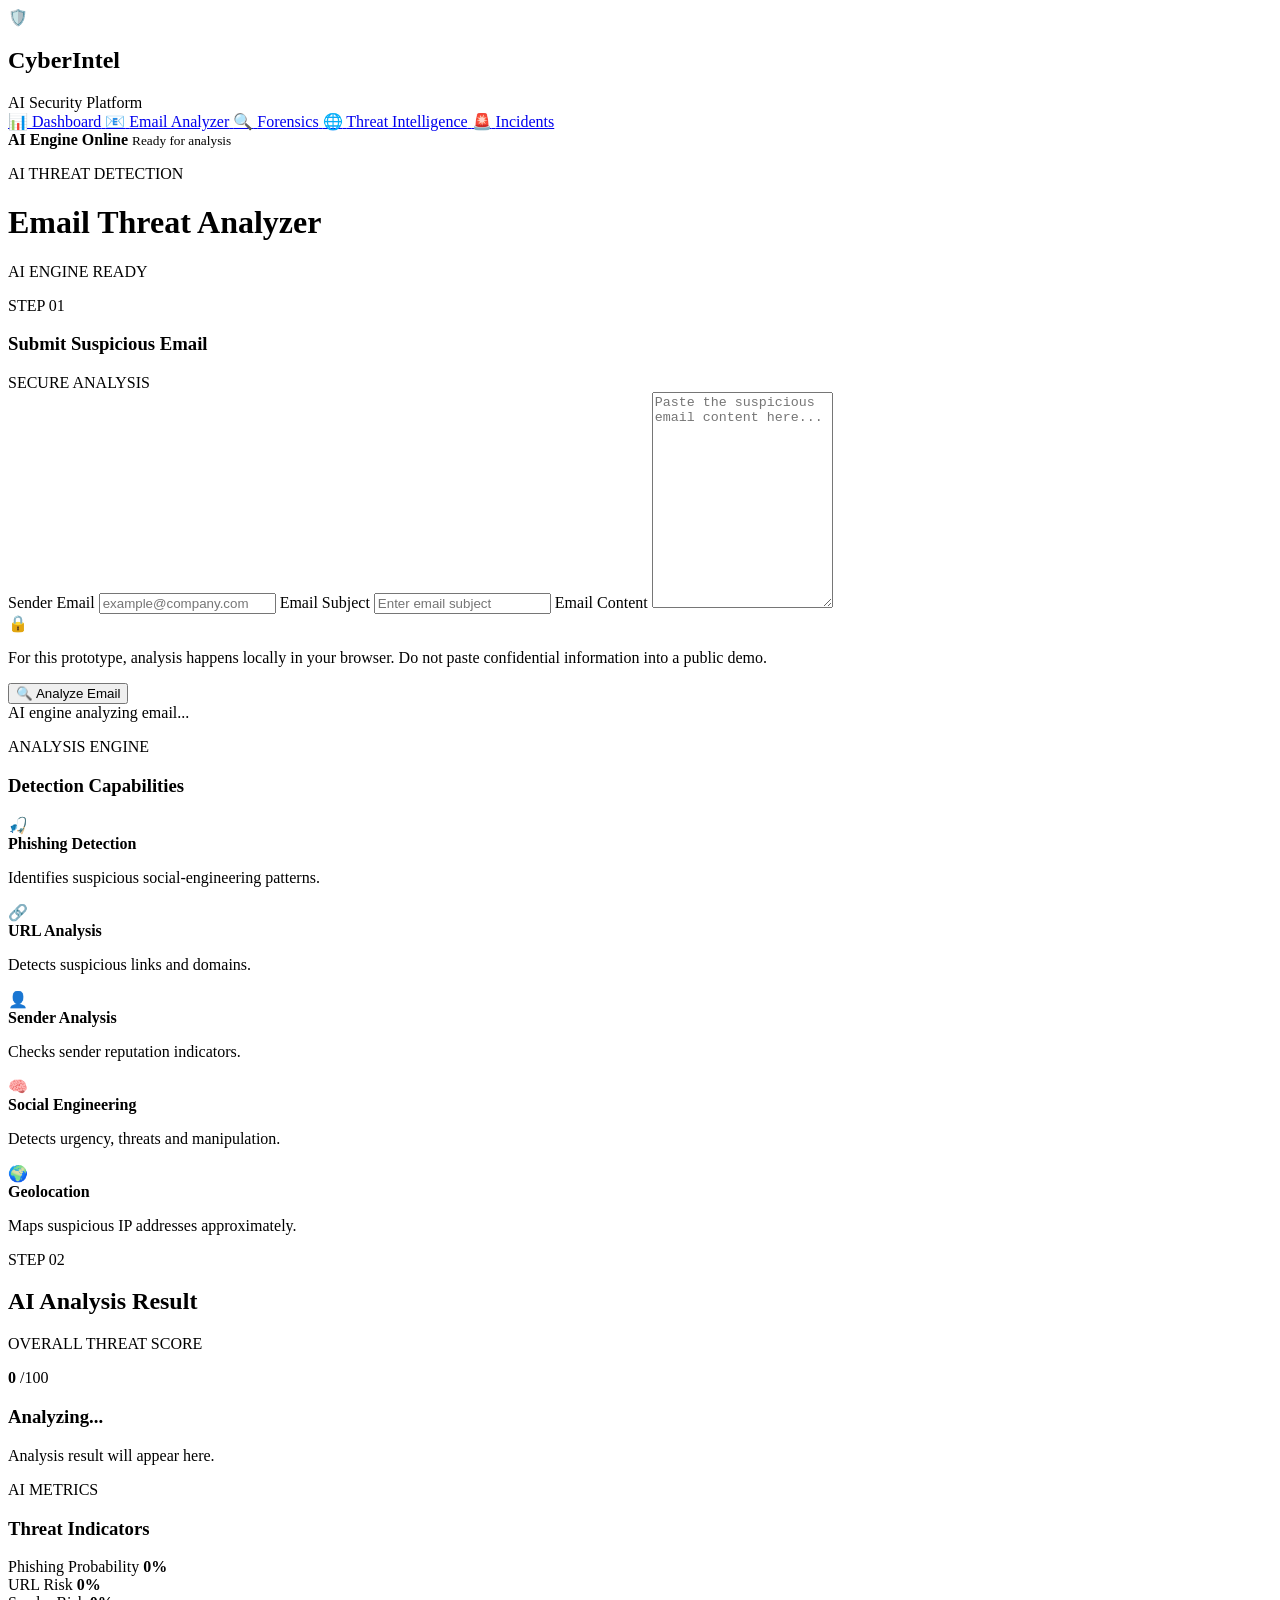
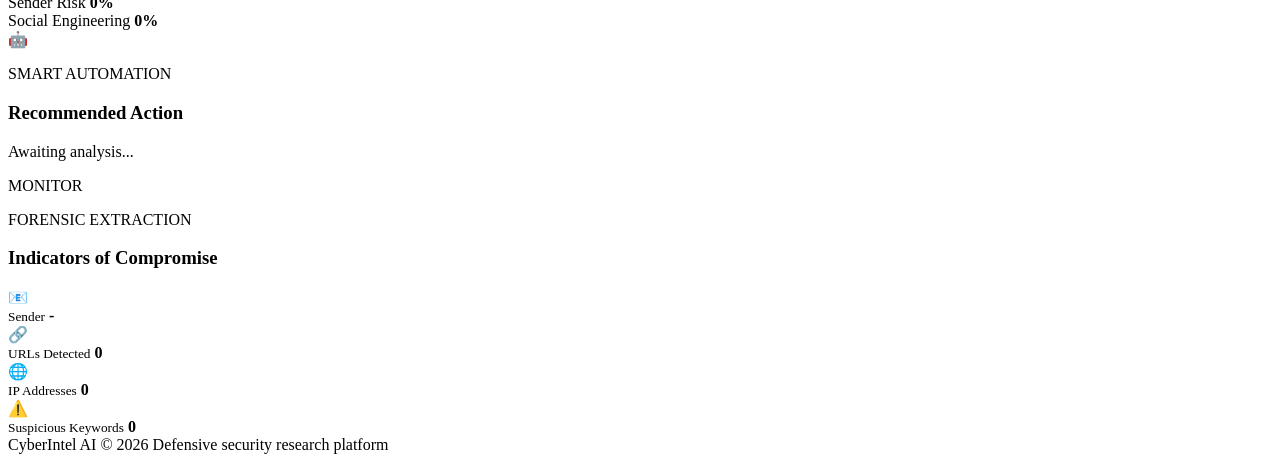
==== analyzer.html @ 17eba26a "Add Email Analyzer HTML structure This file contains the HTML structure for the Email Analyzer appli" ====
<!DOCTYPE html>
<html lang="en">

<head>

    <meta charset="UTF-8">

    <meta name="viewport" content="width=device-width, initial-scale=1.0">

    <title>Email Analyzer | CyberIntel AI</title>

    <link rel="stylesheet" href="css/style.css">

</head>

<body>

<div class="app-container">

    <!-- SIDEBAR -->

    <aside class="sidebar">

        <div class="brand">

            <div class="brand-icon">🛡️</div>

            <div>
                <h2>CyberIntel</h2>
                <span>AI Security Platform</span>
            </div>

        </div>


        <nav class="sidebar-nav">

            <a href="index.html" class="nav-item">
                <span>📊</span>
                <span>Dashboard</span>
            </a>

            <a href="analyzer.html" class="nav-item active">
                <span>📧</span>
                <span>Email Analyzer</span>
            </a>

            <a href="forensics.html" class="nav-item">
                <span>🔍</span>
                <span>Forensics</span>
            </a>

            <a href="#" class="nav-item">
                <span>🌐</span>
                <span>Threat Intelligence</span>
            </a>

            <a href="#" class="nav-item">
                <span>🚨</span>
                <span>Incidents</span>
            </a>

        </nav>


        <div class="sidebar-bottom">

            <div class="system-status">

                <span class="status-dot"></span>

                <div>
                    <strong>AI Engine Online</strong>
                    <small>Ready for analysis</small>
                </div>

            </div>

        </div>

    </aside>


    <!-- MAIN -->

    <main class="main-content">

        <header class="topbar">

            <div>

                <p class="eyebrow">AI THREAT DETECTION</p>

                <h1>Email Threat Analyzer</h1>

            </div>

            <div class="live-indicator">
                <span></span>
                AI ENGINE READY
            </div>

        </header>


        <!-- ANALYZER INPUT -->

        <section class="analyzer-layout">

            <div class="panel analyzer-input">

                <div class="panel-header">

                    <div>

                        <p class="eyebrow">STEP 01</p>

                        <h3>Submit Suspicious Email</h3>

                    </div>

                    <span class="badge badge-info">
                        SECURE ANALYSIS
                    </span>

                </div>


                <label for="senderEmail">
                    Sender Email
                </label>

                <input
                    type="email"
                    id="senderEmail"
                    placeholder="example@company.com"
                >


                <label for="emailSubject">
                    Email Subject
                </label>

                <input
                    type="text"
                    id="emailSubject"
                    placeholder="Enter email subject"
                >


                <label for="emailContent">
                    Email Content
                </label>

                <textarea
                    id="emailContent"
                    rows="14"
                    placeholder="Paste the suspicious email content here..."
                ></textarea>


                <div class="input-help">

                    <span>🔒</span>

                    <p>
                        For this prototype, analysis happens locally
                        in your browser. Do not paste confidential
                        information into a public demo.
                    </p>

                </div>


                <button
                    class="primary-button analyze-button"
                    id="analyzeButton"
                    onclick="analyzeEmail()"
                >
                    🔍 Analyze Email
                </button>


                <div
                    id="loadingState"
                    class="loading-state hidden"
                >

                    <div class="spinner"></div>

                    <span>
                        AI engine analyzing email...
                    </span>

                </div>

            </div>


            <!-- QUICK INFO -->

            <div class="panel">

                <div class="panel-header">

                    <div>

                        <p class="eyebrow">ANALYSIS ENGINE</p>

                        <h3>Detection Capabilities</h3>

                    </div>

                </div>


                <div class="capability-list">

                    <div class="capability">
                        <span>🎣</span>
                        <div>
                            <strong>Phishing Detection</strong>
                            <p>Identifies suspicious social-engineering patterns.</p>
                        </div>
                    </div>


                    <div class="capability">
                        <span>🔗</span>
                        <div>
                            <strong>URL Analysis</strong>
                            <p>Detects suspicious links and domains.</p>
                        </div>
                    </div>


                    <div class="capability">
                        <span>👤</span>
                        <div>
                            <strong>Sender Analysis</strong>
                            <p>Checks sender reputation indicators.</p>
                        </div>
                    </div>


                    <div class="capability">
                        <span>🧠</span>
                        <div>
                            <strong>Social Engineering</strong>
                            <p>Detects urgency, threats and manipulation.</p>
                        </div>
                    </div>


                    <div class="capability">
                        <span>🌍</span>
                        <div>
                            <strong>Geolocation</strong>
                            <p>Maps suspicious IP addresses approximately.</p>
                        </div>
                    </div>

                </div>

            </div>

        </section>


        <!-- RESULTS -->

        <section
            id="analysisResult"
            class="hidden"
        >

            <div class="section-title">

                <div>

                    <p class="eyebrow">
                        STEP 02
                    </p>

                    <h2>
                        AI Analysis Result
                    </h2>

                </div>

            </div>


            <!-- SCORE -->

            <div class="result-grid">

                <div class="panel score-result-panel">

                    <p class="eyebrow">
                        OVERALL THREAT SCORE
                    </p>

                    <div class="big-score">

                        <div
                            id="resultScoreCircle"
                            class="score-circle result-circle"
                        >

                            <div>

                                <strong id="resultScore">
                                    0
                                </strong>

                                <span>/100</span>

                            </div>

                        </div>

                    </div>

                    <h3
                        id="riskLevel"
                        class="risk-level"
                    >
                        Analyzing...
                    </h3>

                    <p id="riskDescription">
                        Analysis result will appear here.
                    </p>

                </div>


                <!-- METRICS -->

                <div class="panel">

                    <div class="panel-header">

                        <div>

                            <p class="eyebrow">
                                AI METRICS
                            </p>

                            <h3>
                                Threat Indicators
                            </h3>

                        </div>

                    </div>


                    <div class="metric-list">

                        <div class="metric">

                            <div class="metric-top">

                                <span>
                                    Phishing Probability
                                </span>

                                <strong id="phishingScore">
                                    0%
                                </strong>

                            </div>

                            <div class="progress-line">
                                <div
                                    id="phishingProgress"
                                    style="width:0%"
                                ></div>
                            </div>

                        </div>


                        <div class="metric">

                            <div class="metric-top">

                                <span>
                                    URL Risk
                                </span>

                                <strong id="urlScore">
                                    0%
                                </strong>

                            </div>

                            <div class="progress-line">
                                <div
                                    id="urlProgress"
                                    style="width:0%"
                                ></div>
                            </div>

                        </div>


                        <div class="metric">

                            <div class="metric-top">

                                <span>
                                    Sender Risk
                                </span>

                                <strong id="senderScore">
                                    0%
                                </strong>

                            </div>

                            <div class="progress-line">
                                <div
                                    id="senderProgress"
                                    style="width:0%"
                                ></div>
                            </div>

                        </div>


                        <div class="metric">

                            <div class="metric-top">

                                <span>
                                    Social Engineering
                                </span>

                                <strong id="socialScore">
                                    0%
                                </strong>

                            </div>

                            <div class="progress-line">
                                <div
                                    id="socialProgress"
                                    style="width:0%"
                                ></div>
                            </div>

                        </div>

                    </div>

                </div>

            </div>


            <!-- ACTION -->

            <div class="panel recommendation-panel">

                <div class="recommendation-icon">
                    🤖
                </div>

                <div>

                    <p class="eyebrow">
                        SMART AUTOMATION
                    </p>

                    <h3>
                        Recommended Action
                    </h3>

                    <p id="recommendation">
                        Awaiting analysis...
                    </p>

                </div>

                <div
                    id="actionBadge"
                    class="badge badge-warning"
                >
                    MONITOR
                </div>

            </div>


            <!-- IOCs -->

            <div class="panel">

                <div class="panel-header">

                    <div>

                        <p class="eyebrow">
                            FORENSIC EXTRACTION
                        </p>

                        <h3>
                            Indicators of Compromise
                        </h3>

                    </div>

                </div>


                <div class="ioc-grid">

                    <div class="ioc-card">

                        <span>📧</span>

                        <div>

                            <small>Sender</small>

                            <strong id="iocSender">
                                -
                            </strong>

                        </div>

                    </div>


                    <div class="ioc-card">

                        <span>🔗</span>

                        <div>

                            <small>URLs Detected</small>

                            <strong id="iocUrls">
                                0
                            </strong>

                        </div>

                    </div>


                    <div class="ioc-card">

                        <span>🌐</span>

                        <div>

                            <small>IP Addresses</small>

                            <strong id="iocIps">
                                0
                            </strong>

                        </div>

                    </div>


                    <div class="ioc-card">

                        <span>⚠️</span>

                        <div>

                            <small>Suspicious Keywords</small>

                            <strong id="iocKeywords">
                                0
                            </strong>

                        </div>

                    </div>

                </div>

            </div>

        </section>


        <footer class="footer">

            <span>CyberIntel AI © 2026</span>

            <span>
                Defensive security research platform
            </span>

        </footer>

    </main>

</div>


<script src="js/analyzer.js"></script>

</body>

</html>
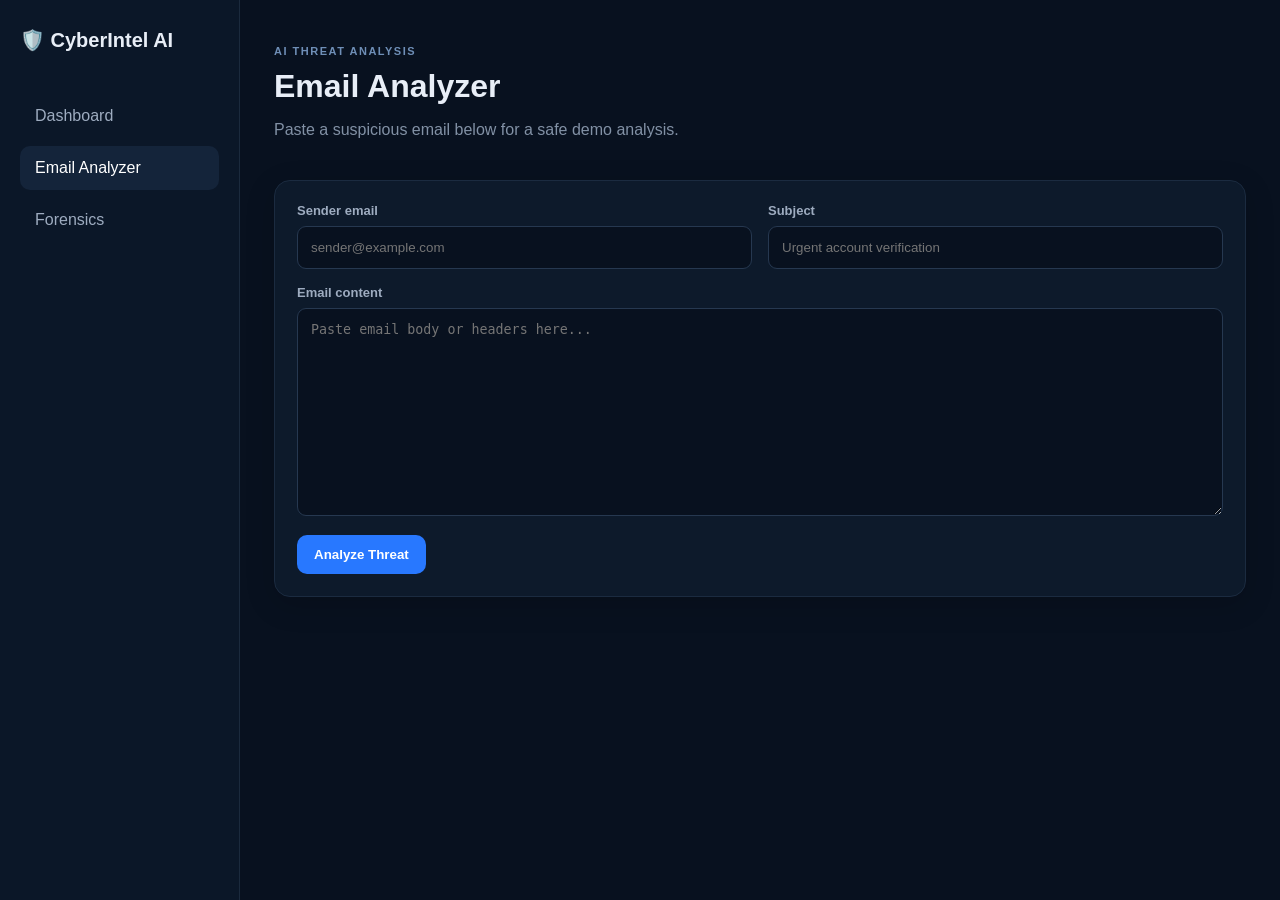
==== commit b375f592: "Add CyberIntel AI frontend dashboard and analyzer" ====
--- a/analyzer.html
+++ b/analyzer.html
@@ -1,614 +1 @@
-<!DOCTYPE html>
-<html lang="en">
-
-<head>
-
-    <meta charset="UTF-8">
-
-    <meta name="viewport" content="width=device-width, initial-scale=1.0">
-
-    <title>Email Analyzer | CyberIntel AI</title>
-
-    <link rel="stylesheet" href="css/style.css">
-
-</head>
-
-<body>
-
-<div class="app-container">
-
-    <!-- SIDEBAR -->
-
-    <aside class="sidebar">
-
-        <div class="brand">
-
-            <div class="brand-icon">🛡️</div>
-
-            <div>
-                <h2>CyberIntel</h2>
-                <span>AI Security Platform</span>
-            </div>
-
-        </div>
-
-
-        <nav class="sidebar-nav">
-
-            <a href="index.html" class="nav-item">
-                <span>📊</span>
-                <span>Dashboard</span>
-            </a>
-
-            <a href="analyzer.html" class="nav-item active">
-                <span>📧</span>
-                <span>Email Analyzer</span>
-            </a>
-
-            <a href="forensics.html" class="nav-item">
-                <span>🔍</span>
-                <span>Forensics</span>
-            </a>
-
-            <a href="#" class="nav-item">
-                <span>🌐</span>
-                <span>Threat Intelligence</span>
-            </a>
-
-            <a href="#" class="nav-item">
-                <span>🚨</span>
-                <span>Incidents</span>
-            </a>
-
-        </nav>
-
-
-        <div class="sidebar-bottom">
-
-            <div class="system-status">
-
-                <span class="status-dot"></span>
-
-                <div>
-                    <strong>AI Engine Online</strong>
-                    <small>Ready for analysis</small>
-                </div>
-
-            </div>
-
-        </div>
-
-    </aside>
-
-
-    <!-- MAIN -->
-
-    <main class="main-content">
-
-        <header class="topbar">
-
-            <div>
-
-                <p class="eyebrow">AI THREAT DETECTION</p>
-
-                <h1>Email Threat Analyzer</h1>
-
-            </div>
-
-            <div class="live-indicator">
-                <span></span>
-                AI ENGINE READY
-            </div>
-
-        </header>
-
-
-        <!-- ANALYZER INPUT -->
-
-        <section class="analyzer-layout">
-
-            <div class="panel analyzer-input">
-
-                <div class="panel-header">
-
-                    <div>
-
-                        <p class="eyebrow">STEP 01</p>
-
-                        <h3>Submit Suspicious Email</h3>
-
-                    </div>
-
-                    <span class="badge badge-info">
-                        SECURE ANALYSIS
-                    </span>
-
-                </div>
-
-
-                <label for="senderEmail">
-                    Sender Email
-                </label>
-
-                <input
-                    type="email"
-                    id="senderEmail"
-                    placeholder="example@company.com"
-                >
-
-
-                <label for="emailSubject">
-                    Email Subject
-                </label>
-
-                <input
-                    type="text"
-                    id="emailSubject"
-                    placeholder="Enter email subject"
-                >
-
-
-                <label for="emailContent">
-                    Email Content
-                </label>
-
-                <textarea
-                    id="emailContent"
-                    rows="14"
-                    placeholder="Paste the suspicious email content here..."
-                ></textarea>
-
-
-                <div class="input-help">
-
-                    <span>🔒</span>
-
-                    <p>
-                        For this prototype, analysis happens locally
-                        in your browser. Do not paste confidential
-                        information into a public demo.
-                    </p>
-
-                </div>
-
-
-                <button
-                    class="primary-button analyze-button"
-                    id="analyzeButton"
-                    onclick="analyzeEmail()"
-                >
-                    🔍 Analyze Email
-                </button>
-
-
-                <div
-                    id="loadingState"
-                    class="loading-state hidden"
-                >
-
-                    <div class="spinner"></div>
-
-                    <span>
-                        AI engine analyzing email...
-                    </span>
-
-                </div>
-
-            </div>
-
-
-            <!-- QUICK INFO -->
-
-            <div class="panel">
-
-                <div class="panel-header">
-
-                    <div>
-
-                        <p class="eyebrow">ANALYSIS ENGINE</p>
-
-                        <h3>Detection Capabilities</h3>
-
-                    </div>
-
-                </div>
-
-
-                <div class="capability-list">
-
-                    <div class="capability">
-                        <span>🎣</span>
-                        <div>
-                            <strong>Phishing Detection</strong>
-                            <p>Identifies suspicious social-engineering patterns.</p>
-                        </div>
-                    </div>
-
-
-                    <div class="capability">
-                        <span>🔗</span>
-                        <div>
-                            <strong>URL Analysis</strong>
-                            <p>Detects suspicious links and domains.</p>
-                        </div>
-                    </div>
-
-
-                    <div class="capability">
-                        <span>👤</span>
-                        <div>
-                            <strong>Sender Analysis</strong>
-                            <p>Checks sender reputation indicators.</p>
-                        </div>
-                    </div>
-
-
-                    <div class="capability">
-                        <span>🧠</span>
-                        <div>
-                            <strong>Social Engineering</strong>
-                            <p>Detects urgency, threats and manipulation.</p>
-                        </div>
-                    </div>
-
-
-                    <div class="capability">
-                        <span>🌍</span>
-                        <div>
-                            <strong>Geolocation</strong>
-                            <p>Maps suspicious IP addresses approximately.</p>
-                        </div>
-                    </div>
-
-                </div>
-
-            </div>
-
-        </section>
-
-
-        <!-- RESULTS -->
-
-        <section
-            id="analysisResult"
-            class="hidden"
-        >
-
-            <div class="section-title">
-
-                <div>
-
-                    <p class="eyebrow">
-                        STEP 02
-                    </p>
-
-                    <h2>
-                        AI Analysis Result
-                    </h2>
-
-                </div>
-
-            </div>
-
-
-            <!-- SCORE -->
-
-            <div class="result-grid">
-
-                <div class="panel score-result-panel">
-
-                    <p class="eyebrow">
-                        OVERALL THREAT SCORE
-                    </p>
-
-                    <div class="big-score">
-
-                        <div
-                            id="resultScoreCircle"
-                            class="score-circle result-circle"
-                        >
-
-                            <div>
-
-                                <strong id="resultScore">
-                                    0
-                                </strong>
-
-                                <span>/100</span>
-
-                            </div>
-
-                        </div>
-
-                    </div>
-
-                    <h3
-                        id="riskLevel"
-                        class="risk-level"
-                    >
-                        Analyzing...
-                    </h3>
-
-                    <p id="riskDescription">
-                        Analysis result will appear here.
-                    </p>
-
-                </div>
-
-
-                <!-- METRICS -->
-
-                <div class="panel">
-
-                    <div class="panel-header">
-
-                        <div>
-
-                            <p class="eyebrow">
-                                AI METRICS
-                            </p>
-
-                            <h3>
-                                Threat Indicators
-                            </h3>
-
-                        </div>
-
-                    </div>
-
-
-                    <div class="metric-list">
-
-                        <div class="metric">
-
-                            <div class="metric-top">
-
-                                <span>
-                                    Phishing Probability
-                                </span>
-
-                                <strong id="phishingScore">
-                                    0%
-                                </strong>
-
-                            </div>
-
-                            <div class="progress-line">
-                                <div
-                                    id="phishingProgress"
-                                    style="width:0%"
-                                ></div>
-                            </div>
-
-                        </div>
-
-
-                        <div class="metric">
-
-                            <div class="metric-top">
-
-                                <span>
-                                    URL Risk
-                                </span>
-
-                                <strong id="urlScore">
-                                    0%
-                                </strong>
-
-                            </div>
-
-                            <div class="progress-line">
-                                <div
-                                    id="urlProgress"
-                                    style="width:0%"
-                                ></div>
-                            </div>
-
-                        </div>
-
-
-                        <div class="metric">
-
-                            <div class="metric-top">
-
-                                <span>
-                                    Sender Risk
-                                </span>
-
-                                <strong id="senderScore">
-                                    0%
-                                </strong>
-
-                            </div>
-
-                            <div class="progress-line">
-                                <div
-                                    id="senderProgress"
-                                    style="width:0%"
-                                ></div>
-                            </div>
-
-                        </div>
-
-
-                        <div class="metric">
-
-                            <div class="metric-top">
-
-                                <span>
-                                    Social Engineering
-                                </span>
-
-                                <strong id="socialScore">
-                                    0%
-                                </strong>
-
-                            </div>
-
-                            <div class="progress-line">
-                                <div
-                                    id="socialProgress"
-                                    style="width:0%"
-                                ></div>
-                            </div>
-
-                        </div>
-
-                    </div>
-
-                </div>
-
-            </div>
-
-
-            <!-- ACTION -->
-
-            <div class="panel recommendation-panel">
-
-                <div class="recommendation-icon">
-                    🤖
-                </div>
-
-                <div>
-
-                    <p class="eyebrow">
-                        SMART AUTOMATION
-                    </p>
-
-                    <h3>
-                        Recommended Action
-                    </h3>
-
-                    <p id="recommendation">
-                        Awaiting analysis...
-                    </p>
-
-                </div>
-
-                <div
-                    id="actionBadge"
-                    class="badge badge-warning"
-                >
-                    MONITOR
-                </div>
-
-            </div>
-
-
-            <!-- IOCs -->
-
-            <div class="panel">
-
-                <div class="panel-header">
-
-                    <div>
-
-                        <p class="eyebrow">
-                            FORENSIC EXTRACTION
-                        </p>
-
-                        <h3>
-                            Indicators of Compromise
-                        </h3>
-
-                    </div>
-
-                </div>
-
-
-                <div class="ioc-grid">
-
-                    <div class="ioc-card">
-
-                        <span>📧</span>
-
-                        <div>
-
-                            <small>Sender</small>
-
-                            <strong id="iocSender">
-                                -
-                            </strong>
-
-                        </div>
-
-                    </div>
-
-
-                    <div class="ioc-card">
-
-                        <span>🔗</span>
-
-                        <div>
-
-                            <small>URLs Detected</small>
-
-                            <strong id="iocUrls">
-                                0
-                            </strong>
-
-                        </div>
-
-                    </div>
-
-
-                    <div class="ioc-card">
-
-                        <span>🌐</span>
-
-                        <div>
-
-                            <small>IP Addresses</small>
-
-                            <strong id="iocIps">
-                                0
-                            </strong>
-
-                        </div>
-
-                    </div>
-
-
-                    <div class="ioc-card">
-
-                        <span>⚠️</span>
-
-                        <div>
-
-                            <small>Suspicious Keywords</small>
-
-                            <strong id="iocKeywords">
-                                0
-                            </strong>
-
-                        </div>
-
-                    </div>
-
-                </div>
-
-            </div>
-
-        </section>
-
-
-        <footer class="footer">
-
-            <span>CyberIntel AI © 2026</span>
-
-            <span>
-                Defensive security research platform
-            </span>
-
-        </footer>
-
-    </main>
-
-</div>
-
-
-<script src="js/analyzer.js"></script>
-
-</body>
-
-</html>
+<!DOCTYPE html><html lang="en"><head><meta charset="UTF-8"><meta name="viewport" content="width=device-width,initial-scale=1.0"><title>CyberIntel AI | Email Analyzer</title><link rel="stylesheet" href="css/style.css"></head><body><aside class="sidebar"><div class="brand">🛡️ CyberIntel AI</div><nav><a href="index.html">Dashboard</a><a class="active" href="analyzer.html">Email Analyzer</a><a href="forensics.html">Forensics</a></nav></aside><main class="main"><header><div><p class="eyebrow">AI THREAT ANALYSIS</p><h1>Email Analyzer</h1><p class="muted">Paste a suspicious email below for a safe demo analysis.</p></div></header><section class="card"><div class="form-grid"><label>Sender email<input id="sender" placeholder="sender@example.com"></label><label>Subject<input id="subject" placeholder="Urgent account verification"></label></div><label>Email content<textarea id="emailText" rows="12" placeholder="Paste email body or headers here..."></textarea></label><button class="button" id="analyzeBtn">Analyze Threat</button><div id="loading" class="loading hidden">Analyzing indicators with CyberIntel AI…</div></section><section id="result" class="hidden"><div class="grid four"><div class="card metric"><span>Threat Score</span><strong id="score">0</strong><small>/100</small></div><div class="card metric"><span>Phishing Probability</span><strong id="phishing">0%</strong></div><div class="card metric"><span>URL Risk</span><strong id="urlRisk">0%</strong></div><div class="card metric"><span>Sender Risk</span><strong id="senderRisk">0%</strong></div></div><div class="grid two"><div class="card"><div class="section-head"><h3>Recommendation</h3><span id="riskBadge" class="badge danger">HIGH</span></div><p id="recommendation"></p></div><div class="card"><h3>Indicators of Compromise</h3><div id="iocList" class="ioc-list"></div></div></div></section></main><script src="js/analyzer.js"></script></body></html>
--- a/css/style.css
+++ b/css/style.css
@@ -0,0 +1 @@
+*{box-sizing:border-box}body{margin:0;font-family:Inter,Arial,sans-serif;background:#08111f;color:#e8eef7}a{color:#8ab4ff;text-decoration:none}.sidebar{position:fixed;left:0;top:0;width:240px;height:100vh;padding:28px 20px;background:#0b1728;border-right:1px solid #1b2a3d}.brand{font-size:20px;font-weight:800;margin-bottom:42px}.sidebar nav{display:grid;gap:8px}.sidebar nav a{padding:13px 15px;border-radius:10px;color:#9eacc0}.sidebar nav a.active,.sidebar nav a:hover{background:#14243a;color:#fff}.side-note{position:absolute;bottom:30px;color:#718197;font-size:13px;line-height:1.7}.main{margin-left:240px;padding:34px;max-width:1500px}header{display:flex;align-items:center;justify-content:space-between;gap:20px;margin-bottom:25px}.eyebrow{font-size:11px;letter-spacing:1.5px;color:#6f8fb7;font-weight:800}.muted,small{color:#8291a5}.card{background:#0d1a2b;border:1px solid #1b2b40;border-radius:16px;padding:22px;box-shadow:0 8px 30px rgba(0,0,0,.16)}h1{margin:4px 0 8px;font-size:32px}h2{margin:0 0 10px}h3{margin:0 0 15px}.button{display:inline-block;border:0;border-radius:10px;padding:12px 17px;background:#2878ff;color:white;font-weight:700;cursor:pointer}.welcome{display:flex;justify-content:space-between;align-items:center;margin-bottom:20px}.shield{font-size:70px}.stats,.grid{display:grid;gap:18px;margin-bottom:18px}.stats{grid-template-columns:repeat(4,1fr)}.grid.two{grid-template-columns:repeat(2,1fr)}.grid.four{grid-template-columns:repeat(4,1fr)}.stat span,.metric span{display:block;color:#8190a5;font-size:13px}.stat strong,.metric strong{display:block;font-size:27px;margin:8px 0}.section-head{display:flex;justify-content:space-between;align-items:center;gap:12px}.badge{display:inline-block;padding:5px 9px;border-radius:999px;font-size:11px;font-weight:800}.danger{background:#4c1f2b;color:#ff9eae}.warning{background:#44351d;color:#ffd37a}.score-big{font-size:62px;font-weight:800;margin:20px 0}.score-big small{font-size:20px}.progress{height:9px;background:#1b2a3d;border-radius:99px;overflow:hidden}.progress i{display:block;height:100%;background:#ff5d6c}.breakdown>div{display:flex;justify-content:space-between;padding:12px 0;border-bottom:1px solid #1b2b40}.incident{display:flex;gap:12px;padding:14px 0;border-bottom:1px solid #1b2b40}.incident small{display:block;margin-top:5px}.dot{width:10px;height:10px;border-radius:50%;margin-top:5px;background:#ff5d6c}.dot.orange{background:#ffab4a}.dot.yellow{background:#f5d45a}.timeline{display:grid;gap:14px}.timeline>div{display:flex;justify-content:space-between;gap:20px;padding:13px 15px;border-left:3px solid #2878ff;background:#101f33;border-radius:8px}.timeline span{color:#8291a5;font-family:monospace}.form-grid{display:grid;grid-template-columns:1fr 1fr;gap:16px}label{display:block;color:#9eacc0;font-size:13px;font-weight:700;margin-bottom:16px}input,textarea{width:100%;margin-top:8px;padding:13px;background:#08111f;color:#e8eef7;border:1px solid #263850;border-radius:9px;outline:none}textarea{resize:vertical}.loading{margin-top:15px;color:#8ab4ff}.hidden{display:none}.metric small{display:inline}.ioc-list{display:grid;gap:10px}.ioc-list>div{padding:11px;background:#101f33;border-radius:8px}.ioc-list b{display:block;color:#9eacc0;margin-bottom:5px}.ioc-list code{word-break:break-all;color:#d8e5f7}.note{font-size:12px;color:#8291a5;margin-top:16px}@media(max-width:900px){.sidebar{position:static;width:100%;height:auto}.sidebar nav{display:flex}.side-note{display:none}.main{margin-left:0;padding:20px}.stats,.grid.four{grid-template-columns:repeat(2,1fr)}}@media(max-width:600px){header,.welcome{align-items:flex-start;flex-direction:column}.stats,.grid.two,.grid.four,.form-grid{grid-template-columns:1fr}.main{padding:14px}h1{font-size:25px}}
